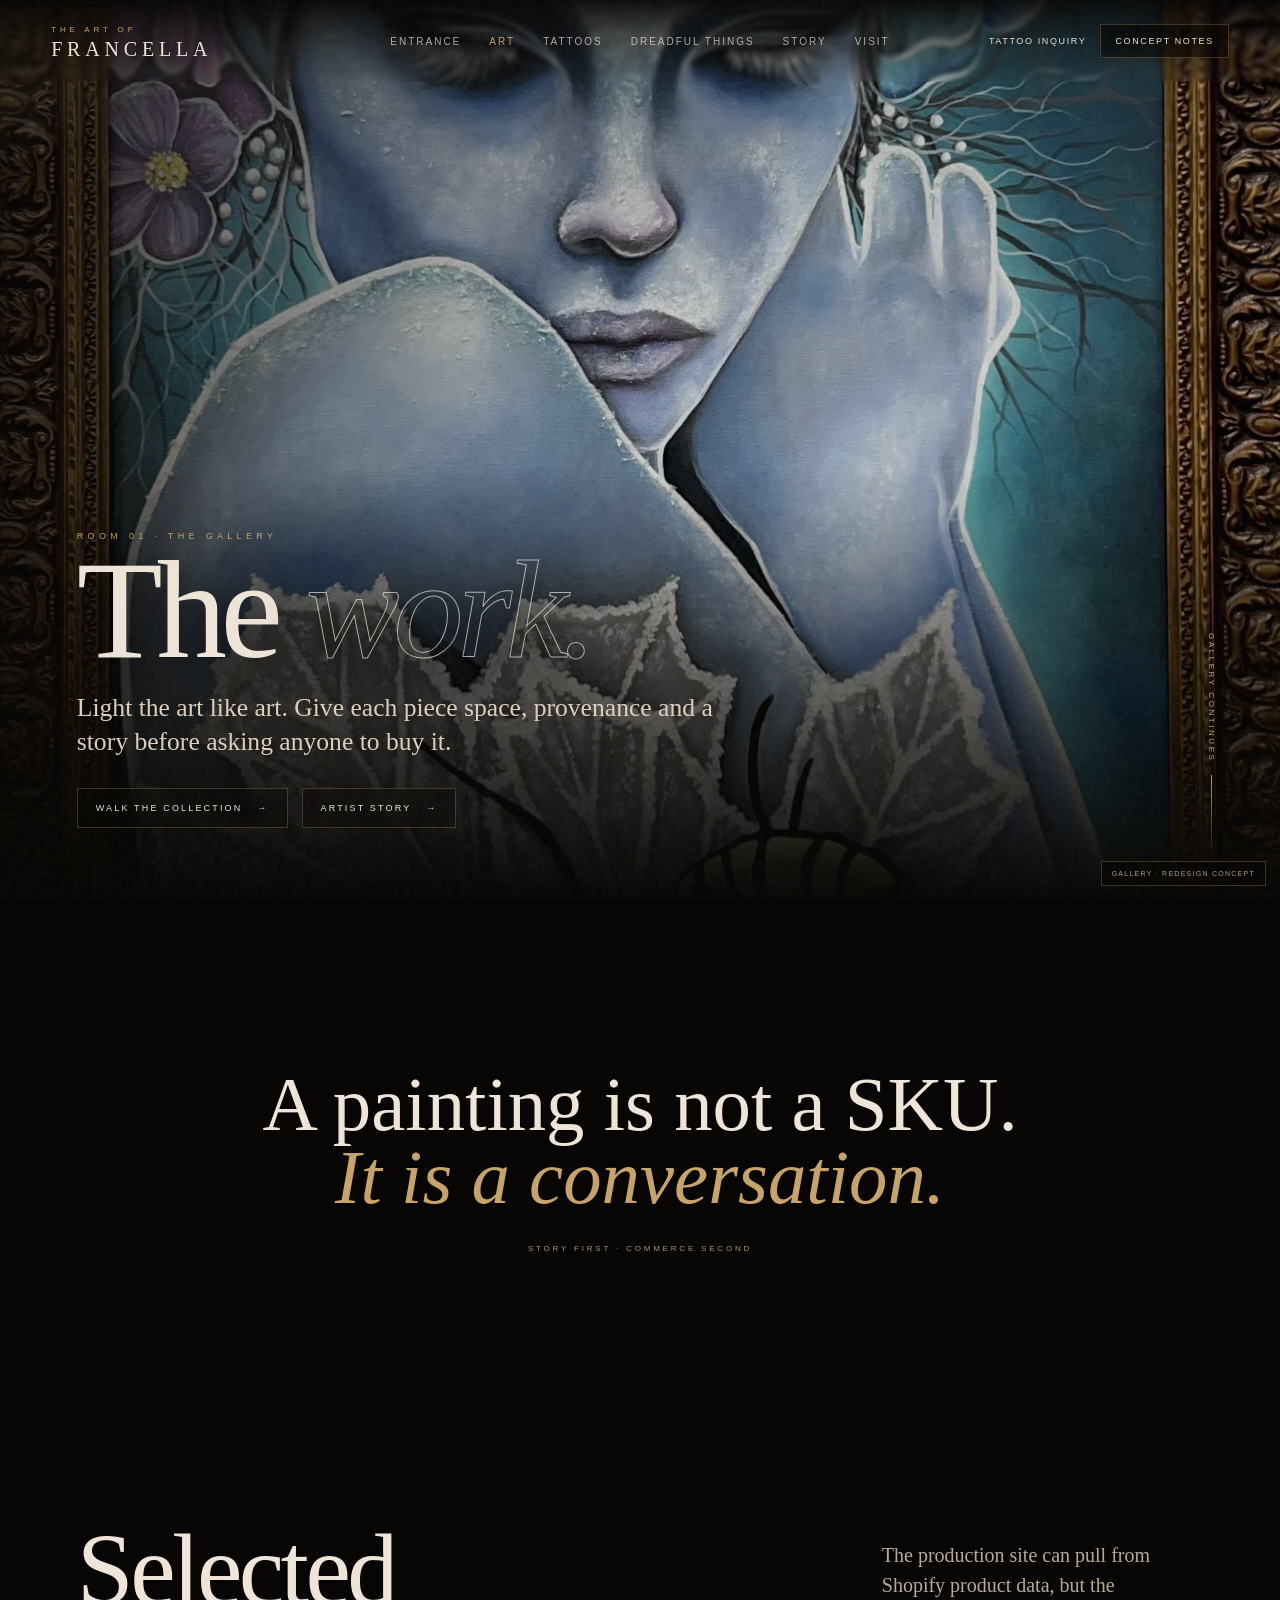
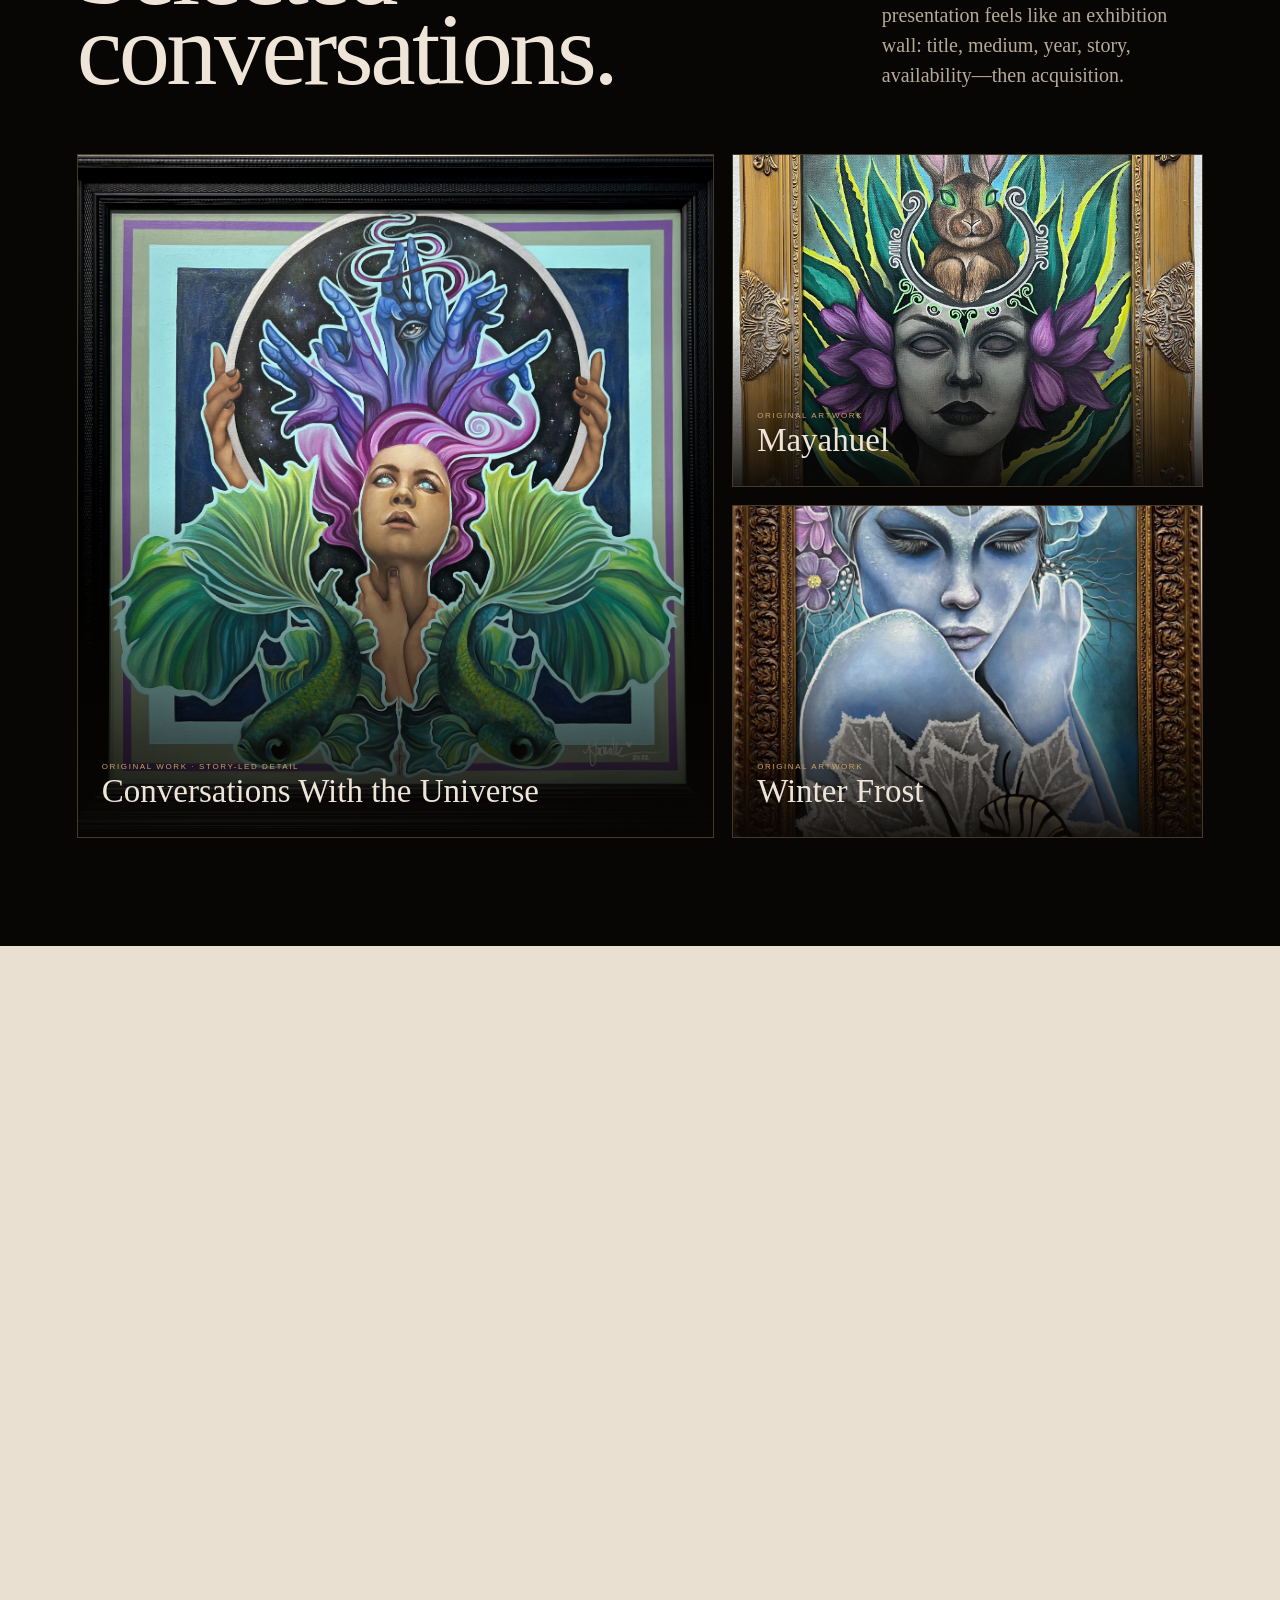
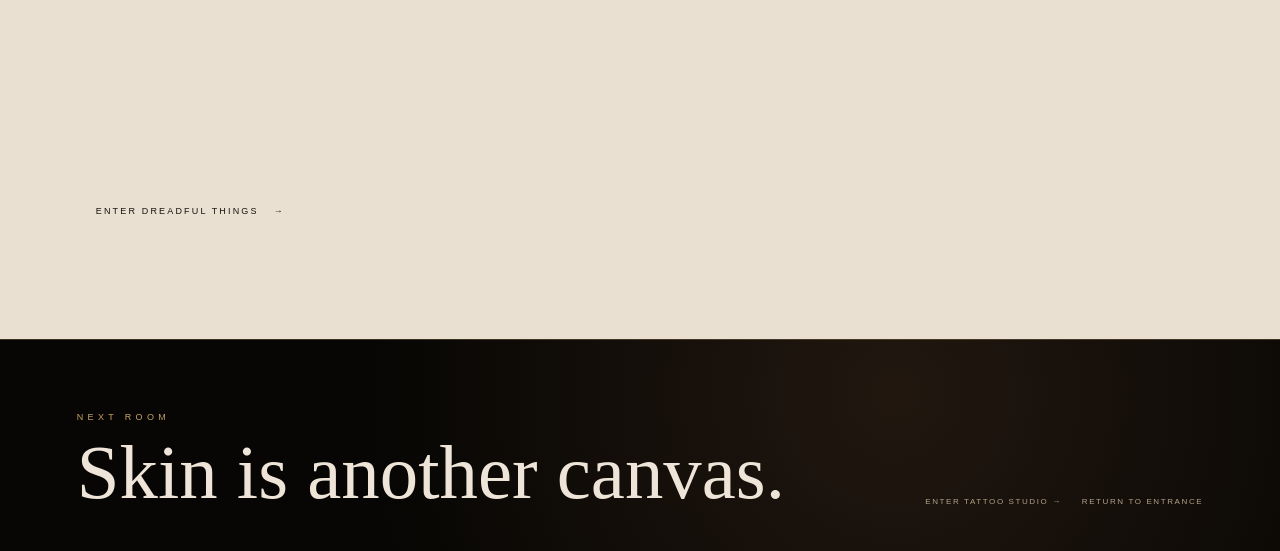
==== art.html @ 5dcf0941 "Initial Francella digital gallery demo Complete pitch prototype with local assets, gallery, tattoo s" ====
<!doctype html><html lang="en"><head><meta charset="utf-8"><meta name="viewport" content="width=device-width,initial-scale=1"><title>Art — The Art of Francella</title><link rel="stylesheet" href="styles.css"></head><body><div class="spotlight"></div><div class="demo-badge">Gallery · redesign concept</div>
<header class="site-nav"><a class="brand" href="index.html"><small>The Art of</small>Francella</a><nav class="nav-links"><a href="index.html">Entrance</a><a class="active" href="art.html">Art</a><a href="tattoos.html">Tattoos</a><a href="dreadful-things.html">Dreadful Things</a><a href="story.html">Story</a><a href="visit.html">Visit</a></nav><div class="nav-actions"><a href="tattoo-inquiry.html">Tattoo inquiry</a><a class="outline" href="concept.html">Concept notes</a><button class="menu-btn">☰</button></div></header><nav class="mobile-menu"><a href="index.html">Entrance</a><a href="tattoos.html">Tattoos</a><a href="dreadful-things.html">Dreadful Things</a><a href="story.html">Story</a><a href="visit.html">Visit</a></nav>
<main><section class="room-hero"><div class="bg" style="background-image:url('assets/winter-frost.webp')"></div><div class="hero-copy"><div class="kicker reveal">Room 01 · The Gallery</div><h1 class="reveal">The <em>work.</em></h1><p class="reveal">Light the art like art. Give each piece space, provenance and a story before asking anyone to buy it.</p><div class="hero-actions reveal"><a class="btn" href="#collection">Walk the collection</a><a class="btn" href="story.html">Artist story</a></div></div><div class="scroll-cue">Gallery continues</div></section>
<section class="quote dark"><blockquote class="reveal">A painting is not a SKU.<br><em>It is a conversation.</em><small>Story first · commerce second</small></blockquote></section>
<section class="section" id="collection"><div class="section-title reveal"><h2>Selected conversations.</h2><p>The production site can pull from Shopify product data, but the presentation feels like an exhibition wall: title, medium, year, story, availability—then acquisition.</p></div><div class="gallery-grid">
<a class="gallery-piece" href="#" data-demo="In production, this opens the artwork story page with title, medium, year, Francella's narrative, dimensions, availability, and related editions/products." data-demo-title="Artwork detail"><div class="art" style="background-image:url('assets/spirit-guides.webp')"></div><div class="piece-label"><small>Original work · story-led detail</small><h3>Conversations With the Universe</h3></div></a>
<div class="stack"><a class="gallery-piece small" href="#" data-demo="Prototype artwork story: this card would use the actual approved high-resolution artwork and the artist's own narrative from the existing collection." data-demo-title="Mayahuel"><div class="art" style="background-image:url('assets/mayahuel.jpg')"></div><div class="piece-label"><small>Original artwork</small><h3>Mayahuel</h3></div></a><a class="gallery-piece small" href="#" data-demo="Prototype artwork story: the visitor discovers the meaning first, then sees original availability and print/product editions inspired by the piece." data-demo-title="Winter Frost"><div class="art" style="background-image:url('assets/winter-frost.webp')"></div><div class="piece-label"><small>Original artwork</small><h3>Winter Frost</h3></div></a></div></div></section>
<section class="section paper"><div class="section-title reveal"><h2>From original<br>to collected object.</h2><p>One artwork can become a coherent collection—print, journal, wearable piece, home object—without making the artist feel like a print-on-demand catalog.</p></div><div class="collection-row reveal"><div class="collection-card"><img src="assets/mayahuel.jpg" alt="Francella artwork"><div class="cap"><strong>01 · Original</strong><small>The source and story</small></div></div><div class="collection-card"><img src="assets/mayahuel.jpg" alt="Francella print"><div class="cap"><strong>02 · Edition</strong><small>Canvas · print · tapestry</small></div></div><div class="collection-card"><img src="assets/see-spiral-notebook.webp" alt="Francella journal"><div class="cap"><strong>03 · Object</strong><small>Carry the story</small></div></div><div class="collection-card"><img src="assets/winter-frost.webp" alt="Dreadful Things shop"><div class="cap"><strong>04 · In the world</strong><small>Shop · exhibit · gift</small></div></div></div><div style="margin-top:35px"><a class="btn light" href="dreadful-things.html">Enter Dreadful Things</a></div></section></main>
<footer class="footer"><div class="footer-top"><div><div class="kicker">Next room</div><h2>Skin is another canvas.</h2></div><div class="footer-links"><a href="tattoos.html">Enter tattoo studio →</a><a href="index.html">Return to entrance</a></div></div></footer><div class="modal"><div class="modal-card"><h3 data-modal-title></h3><p data-modal-text></p><button data-close>Close</button></div></div><script src="app.js"></script></body></html>
---- styles.css ----
:root{--bg:#070604;--bg2:#0d0a07;--bone:#eee5d8;--muted:#b7aa98;--gold:#c6a369;--gold2:#8d693e;--line:rgba(198,163,105,.28);--paper:#e9e0d2;--ink:#18130e;--glow:rgba(214,172,103,.18)}
*{box-sizing:border-box}html{scroll-behavior:smooth;background:var(--bg)}body{margin:0;background:var(--bg);color:var(--bone);font-family:Georgia,'Times New Roman',serif;overflow-x:hidden}a{color:inherit;text-decoration:none}button,input,textarea,select{font:inherit}::selection{background:var(--gold);color:#120d08}
body:before{content:"";position:fixed;inset:0;pointer-events:none;z-index:99;opacity:.13;background-image:url("data:image/svg+xml,%3Csvg viewBox='0 0 180 180' xmlns='http://www.w3.org/2000/svg'%3E%3Cfilter id='n'%3E%3CfeTurbulence type='fractalNoise' baseFrequency='.8' numOctaves='4' stitchTiles='stitch'/%3E%3C/filter%3E%3Crect width='100%25' height='100%25' filter='url(%23n)' opacity='.28'/%3E%3C/svg%3E")}
.spotlight{position:fixed;width:340px;height:340px;pointer-events:none;z-index:2;border-radius:50%;background:radial-gradient(circle,var(--glow),rgba(0,0,0,0) 68%);transform:translate(-50%,-50%);mix-blend-mode:screen;opacity:.68}
.site-nav{position:fixed;z-index:80;top:0;left:0;right:0;height:82px;padding:0 4vw;display:grid;grid-template-columns:1fr auto 1fr;align-items:center;background:linear-gradient(to bottom,rgba(5,4,3,.92),rgba(5,4,3,.42),transparent);backdrop-filter:blur(2px)}
.brand{font-size:20px;letter-spacing:.24em;text-transform:uppercase;line-height:.9}.brand small{display:block;font:8px Arial,sans-serif;letter-spacing:.48em;color:var(--gold);margin-bottom:6px}.nav-links{display:flex;gap:28px;font:10px Arial,sans-serif;letter-spacing:.2em;text-transform:uppercase}.nav-links a{opacity:.72;transition:.25s}.nav-links a:hover,.nav-links a.active{opacity:1;color:var(--gold)}.nav-actions{justify-self:end;display:flex;align-items:center;gap:14px;font:9px Arial,sans-serif;letter-spacing:.18em;text-transform:uppercase}.outline{border:1px solid var(--line);padding:11px 14px;background:rgba(8,6,4,.42);backdrop-filter:blur(8px)}.menu-btn{display:none;background:none;border:1px solid var(--line);color:var(--bone);padding:9px 11px}
.mobile-menu{position:fixed;inset:72px 0 auto 0;z-index:79;background:#090705f4;border-top:1px solid var(--line);border-bottom:1px solid var(--line);padding:24px 5vw;display:none}.mobile-menu.open{display:grid;gap:18px}.mobile-menu a{font:12px Arial,sans-serif;letter-spacing:.2em;text-transform:uppercase}
.room-hero{height:100svh;min-height:700px;position:relative;overflow:hidden;display:flex;align-items:end}.room-hero .bg{position:absolute;inset:-4%;background-size:cover;background-position:center;transform:scale(1.05);filter:saturate(.85) contrast(1.05);animation:breath 16s ease-in-out infinite alternate}.room-hero:after{content:"";position:absolute;inset:0;background:radial-gradient(circle at 70% 42%,transparent 0 18%,rgba(8,6,4,.18) 43%,rgba(7,6,4,.84) 100%),linear-gradient(0deg,#070604 0%,rgba(7,6,4,.15) 48%,rgba(7,6,4,.25))}@keyframes breath{to{transform:scale(1.11) translate(-1%,.7%)}}
.hero-copy{position:relative;z-index:4;padding:0 6vw 8vh;width:min(1180px,94vw)}.kicker{font:9px Arial,sans-serif;letter-spacing:.48em;text-transform:uppercase;color:var(--gold);margin-bottom:18px}.hero-copy h1{font-weight:400;font-size:clamp(76px,11vw,180px);letter-spacing:-.045em;line-height:.73;margin:0;text-shadow:0 14px 50px #000}.hero-copy h1 em{font-weight:400;color:transparent;-webkit-text-stroke:1px rgba(238,229,216,.7)}.hero-copy p{max-width:640px;font-size:clamp(20px,2vw,31px);line-height:1.3;color:#ddd0bd;margin:30px 0 0}.hero-actions{display:flex;gap:14px;flex-wrap:wrap;margin-top:30px}.btn{display:inline-flex;align-items:center;gap:15px;padding:14px 18px;border:1px solid var(--line);font:9px Arial,sans-serif;letter-spacing:.24em;text-transform:uppercase;transition:.3s;background:rgba(8,6,4,.34);backdrop-filter:blur(8px)}.btn:after{content:"→"}.btn:hover{background:var(--gold);color:#130e09;border-color:var(--gold)}.btn.light{background:var(--paper);color:var(--ink);border-color:var(--paper)}
.scroll-cue{position:absolute;z-index:5;right:5vw;bottom:5vh;writing-mode:vertical-rl;font:8px Arial,sans-serif;letter-spacing:.32em;text-transform:uppercase;color:#bca98c}.scroll-cue:after{content:"";display:inline-block;width:1px;height:80px;background:linear-gradient(var(--gold),transparent);margin-top:13px}
.section{position:relative;padding:12vh 6vw}.section.dark{background:radial-gradient(circle at 18% 20%,#22170e,#080604 53%)}.section.paper{background:var(--paper);color:var(--ink)}.section-title{display:grid;grid-template-columns:minmax(0,1.4fr) minmax(280px,.6fr);gap:55px;align-items:end;margin-bottom:64px}.section-title h2{font-size:clamp(58px,8vw,126px);font-weight:400;line-height:.78;letter-spacing:-.035em;margin:0}.section-title p{font-size:20px;line-height:1.5;color:var(--muted);margin:0}.paper .section-title p{color:#645648}
.portal-grid{display:grid;grid-template-columns:repeat(3,1fr);gap:1px;background:var(--line);border:1px solid var(--line)}.portal{min-height:72vh;position:relative;overflow:hidden;background:#100d09}.portal .img{position:absolute;inset:0;background-size:cover;background-position:center;transition:transform .9s;filter:saturate(.78) brightness(.72)}.portal:after{content:"";position:absolute;inset:0;background:linear-gradient(0deg,rgba(5,4,3,.95),rgba(5,4,3,.06) 65%)}.portal:hover .img{transform:scale(1.045)}.portal-copy{position:absolute;z-index:2;bottom:0;padding:34px;width:100%}.portal-copy small{font:8px Arial,sans-serif;letter-spacing:.38em;text-transform:uppercase;color:var(--gold)}.portal-copy h3{font-size:clamp(40px,4vw,68px);font-weight:400;margin:10px 0 12px}.portal-copy p{font-family:Arial,sans-serif;font-size:12px;line-height:1.65;color:#c5b8a8;max-width:340px}.portal-copy span{display:inline-block;margin-top:16px;font:8px Arial,sans-serif;letter-spacing:.23em;text-transform:uppercase}
.gallery-grid{display:grid;grid-template-columns:1.15fr .85fr;gap:18px}.gallery-piece{position:relative;min-height:76vh;overflow:hidden;background:#15100b;border:1px solid var(--line)}.gallery-piece.small{min-height:37vh}.gallery-piece .art{position:absolute;inset:0;background-size:cover;background-position:center;filter:saturate(.92);transition:.7s}.gallery-piece:hover .art{transform:scale(1.025)}.gallery-piece:after{content:"";position:absolute;inset:0;background:linear-gradient(0deg,rgba(8,6,4,.9),transparent 50%)}.piece-label{position:absolute;z-index:2;left:24px;bottom:22px}.piece-label h3{font-size:33px;font-weight:400;margin:0 0 5px}.piece-label small{font:8px Arial,sans-serif;letter-spacing:.2em;text-transform:uppercase;color:var(--gold)}.stack{display:grid;gap:18px}
.quote{min-height:58vh;display:grid;place-items:center;text-align:center;padding:8vw}.quote blockquote{font-size:clamp(42px,6vw,92px);line-height:.94;margin:0;max-width:1150px}.quote em{color:var(--gold);font-weight:400}.quote small{display:block;margin-top:30px;font:8px Arial,sans-serif;letter-spacing:.35em;text-transform:uppercase;color:#a7957e}
.split{display:grid;grid-template-columns:1fr 1fr;min-height:90vh}.split-image{min-height:70vh;background-size:cover;background-position:center;filter:saturate(.8) contrast(1.05)}.split-copy{padding:9vw 7vw;display:flex;flex-direction:column;justify-content:center;background:radial-gradient(circle at 0 30%,#25190f,#080604 60%)}.split-copy h2{font-size:clamp(60px,7vw,110px);font-weight:400;line-height:.78;margin:0 0 30px}.split-copy p{font-family:Arial,sans-serif;color:#b9ab98;line-height:1.8;font-size:14px;max-width:590px}.stats{display:grid;grid-template-columns:repeat(2,1fr);gap:1px;background:var(--line);border:1px solid var(--line);margin-top:32px}.stat{padding:24px;background:#0c0906}.stat strong{display:block;font-size:29px;font-weight:400;color:#eadbc6}.stat span{font:8px Arial,sans-serif;letter-spacing:.2em;text-transform:uppercase;color:#987f63}
.collection-row{display:grid;grid-template-columns:repeat(4,1fr);gap:14px}.collection-card{background:#d7cbb9;color:#18130e;min-height:420px;position:relative;overflow:hidden}.collection-card img{width:100%;height:100%;object-fit:cover;display:block;transition:.6s}.collection-card:hover img{transform:scale(1.04)}.collection-card .cap{position:absolute;left:14px;right:14px;bottom:14px;background:rgba(235,225,211,.9);padding:13px;backdrop-filter:blur(8px)}.collection-card .cap strong{font-weight:400;font-size:21px}.collection-card .cap small{display:block;margin-top:5px;font:8px Arial,sans-serif;letter-spacing:.18em;text-transform:uppercase}
.inquiry-wrap{display:grid;grid-template-columns:.75fr 1.25fr;gap:1px;background:var(--line);border:1px solid var(--line)}.inquiry-side{padding:6vw 5vw;background:radial-gradient(circle at 20% 20%,#2a1d12,#0a0705 58%)}.inquiry-side h2{font-size:clamp(55px,6vw,92px);font-weight:400;line-height:.8;margin:0 0 24px}.inquiry-side p{font-family:Arial,sans-serif;color:#b5a692;line-height:1.75;font-size:13px}.process{margin-top:36px;display:grid;gap:18px}.step{display:grid;grid-template-columns:34px 1fr;gap:14px;align-items:start}.step i{width:28px;height:28px;border-radius:50%;border:1px solid var(--line);display:grid;place-items:center;font:8px Arial,sans-serif;color:var(--gold)}.step b{display:block;font-weight:400;font-size:19px}.step span{font-family:Arial,sans-serif;font-size:11px;line-height:1.5;color:#9e907f}.form{padding:5vw;background:#0a0806}.field-grid{display:grid;grid-template-columns:1fr 1fr;gap:16px}.field{display:grid;gap:8px;margin-bottom:17px}.field.full{grid-column:1/-1}.field label{font:8px Arial,sans-serif;letter-spacing:.2em;text-transform:uppercase;color:#aa987f}.field input,.field textarea,.field select{width:100%;background:#0e0b08;color:var(--bone);border:1px solid #3b2d20;padding:14px;outline:none}.field textarea{min-height:120px;resize:vertical}.field input:focus,.field textarea:focus,.field select:focus{border-color:var(--gold)}.form-note{font:10px Arial,sans-serif;color:#8e806f;line-height:1.6}
.location-card{display:grid;grid-template-columns:1fr 1fr;border:1px solid var(--line);background:#0b0806}.location-photo{min-height:62vh;background-size:cover;background-position:center;position:relative}.location-photo:after{content:"";position:absolute;inset:0;background:radial-gradient(circle at 50% 40%,transparent,rgba(6,4,3,.52))}.location-copy{padding:7vw 6vw;display:flex;flex-direction:column;justify-content:center}.location-copy h2{font-size:clamp(56px,7vw,105px);font-weight:400;line-height:.8;margin:0 0 24px}.location-copy p{font-family:Arial,sans-serif;color:#b8a997;line-height:1.75;font-size:13px}.hours{display:grid;gap:11px;margin:24px 0 30px;font:10px Arial,sans-serif;letter-spacing:.12em;text-transform:uppercase}.hours div{display:flex;justify-content:space-between;border-bottom:1px solid #2c2117;padding-bottom:10px}.hours span:last-child{color:var(--gold)}
.footer{padding:8vh 6vw 5vh;border-top:1px solid var(--line);background:radial-gradient(circle at 70% 25%,#21170f,#070604 58%)}.footer-top{display:flex;justify-content:space-between;gap:40px;align-items:end}.footer h2{font-size:clamp(46px,6vw,82px);font-weight:400;line-height:.86;margin:0}.footer-links{display:flex;gap:20px;flex-wrap:wrap;font:8px Arial,sans-serif;letter-spacing:.2em;text-transform:uppercase;color:#b3a18a}.fine{margin-top:45px;padding-top:18px;border-top:1px solid #2c2118;display:flex;justify-content:space-between;gap:30px;font:8px Arial,sans-serif;letter-spacing:.12em;text-transform:uppercase;color:#756b5f}
.reveal{opacity:0;transform:translateY(35px);transition:opacity .85s ease,transform .85s ease}.reveal.on{opacity:1;transform:none}.fade{opacity:0;transition:1.4s}.fade.on{opacity:1}
.demo-badge{position:fixed;z-index:90;right:14px;bottom:14px;padding:8px 10px;background:#080604de;border:1px solid var(--line);font:7px Arial,sans-serif;letter-spacing:.18em;text-transform:uppercase;color:#ae9c84;backdrop-filter:blur(8px)}
.modal{position:fixed;inset:0;z-index:120;background:rgba(3,2,1,.84);display:none;place-items:center;padding:24px;backdrop-filter:blur(10px)}.modal.open{display:grid}.modal-card{width:min(600px,92vw);background:#0e0b08;border:1px solid var(--line);padding:42px;box-shadow:0 30px 100px #000}.modal-card h3{font-size:45px;font-weight:400;margin:0 0 15px}.modal-card p{font-family:Arial,sans-serif;color:#b9aa97;line-height:1.7;font-size:13px}.modal-card button{margin-top:20px;background:none;color:var(--bone);border:1px solid var(--line);padding:12px 15px;font:9px Arial,sans-serif;letter-spacing:.2em;text-transform:uppercase;cursor:pointer}
@media(max-width:980px){.site-nav{height:72px;padding:0 5vw;grid-template-columns:1fr auto}.nav-links,.nav-actions .outline{display:none}.nav-actions{gap:8px}.menu-btn{display:block}.room-hero{min-height:680px}.hero-copy{padding-bottom:10vh}.section{padding:10vh 5vw}.section-title{grid-template-columns:1fr;gap:24px}.portal-grid{grid-template-columns:1fr}.portal{min-height:72vh}.gallery-grid,.split,.inquiry-wrap,.location-card{grid-template-columns:1fr}.split-image{min-height:72vh}.collection-row{grid-template-columns:1fr 1fr}.footer-top{flex-direction:column;align-items:flex-start}.spotlight{display:none}}
@media(max-width:600px){.brand{font-size:17px}.room-hero .bg{inset:0}.hero-copy h1{font-size:clamp(68px,22vw,105px)}.hero-copy p{font-size:20px}.section{padding:9vh 5vw}.portal{min-height:64vh}.gallery-piece{min-height:62vh}.gallery-piece.small{min-height:44vh}.collection-row{grid-template-columns:1fr}.collection-card{min-height:480px}.field-grid{grid-template-columns:1fr}.field.full{grid-column:auto}.inquiry-side,.form{padding:50px 5vw}.location-photo{min-height:56vh}.demo-badge{display:none}.fine{flex-direction:column}.scroll-cue{display:none}}
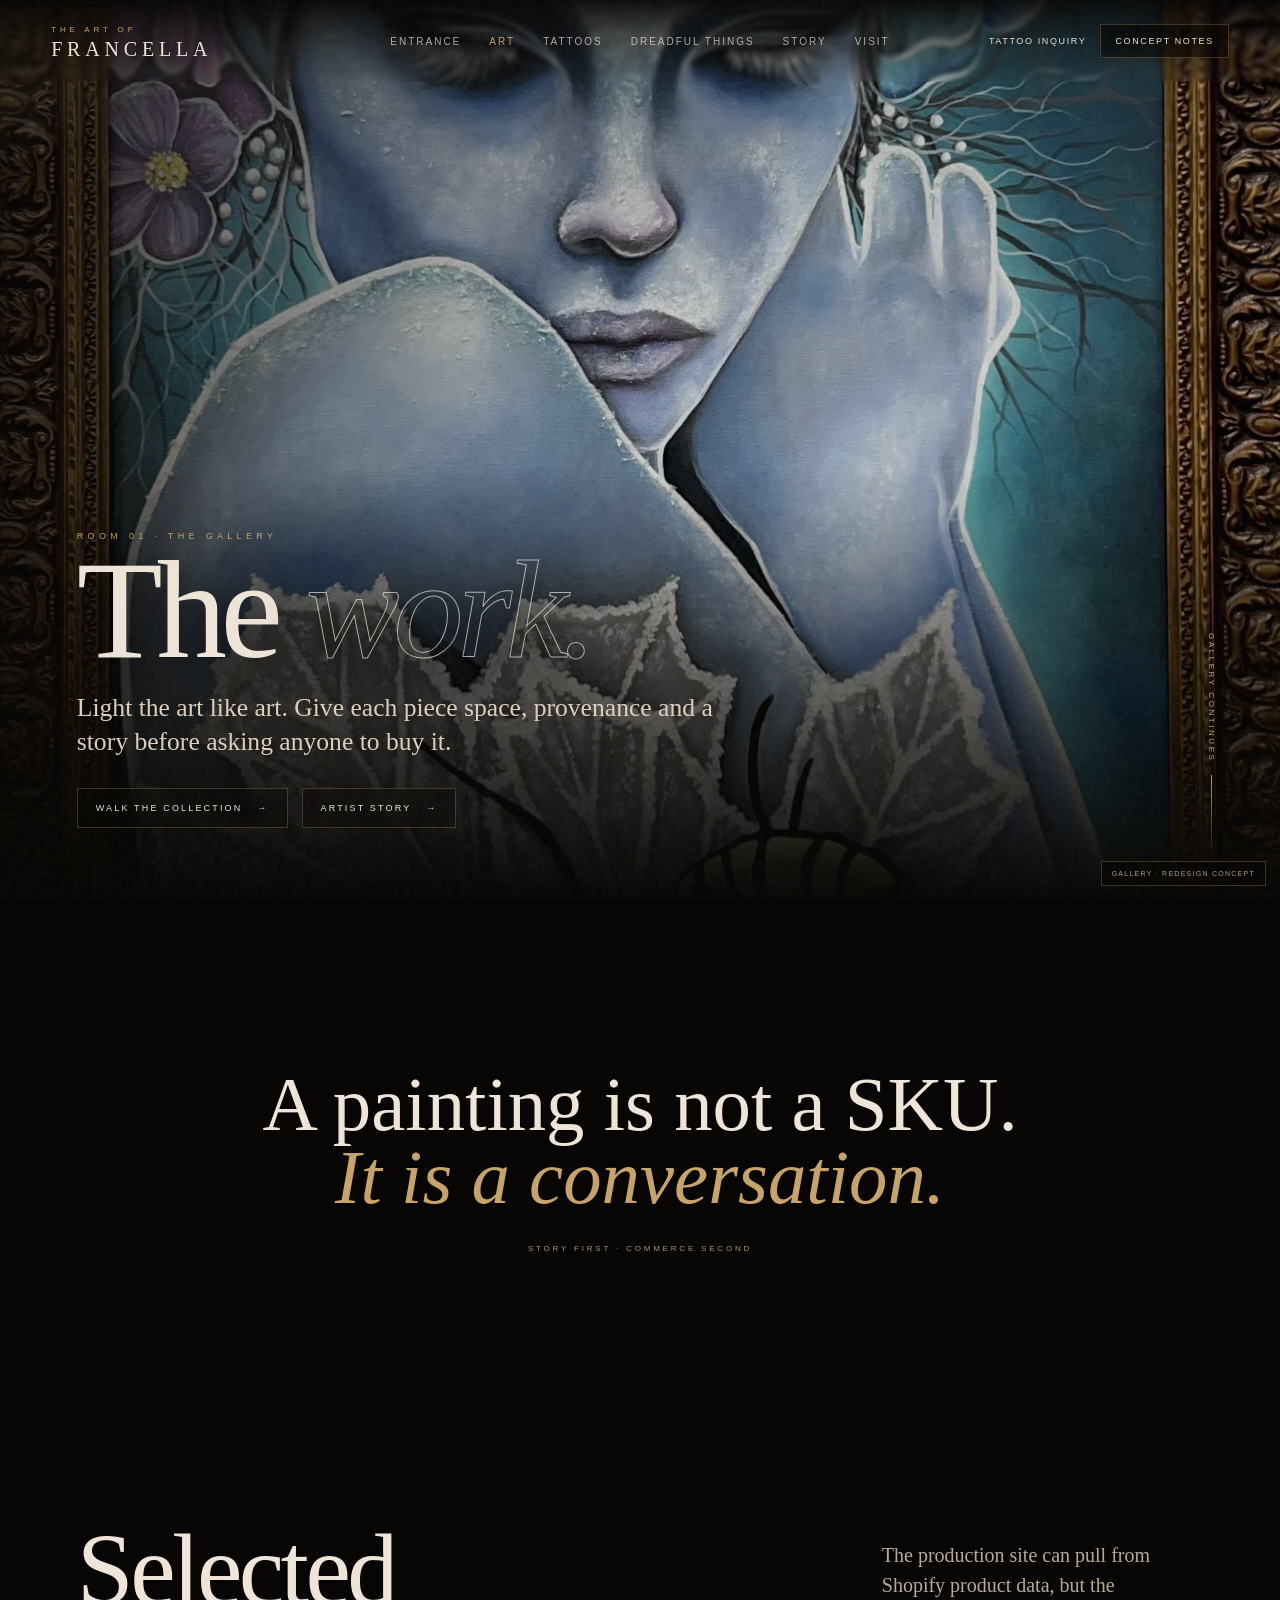
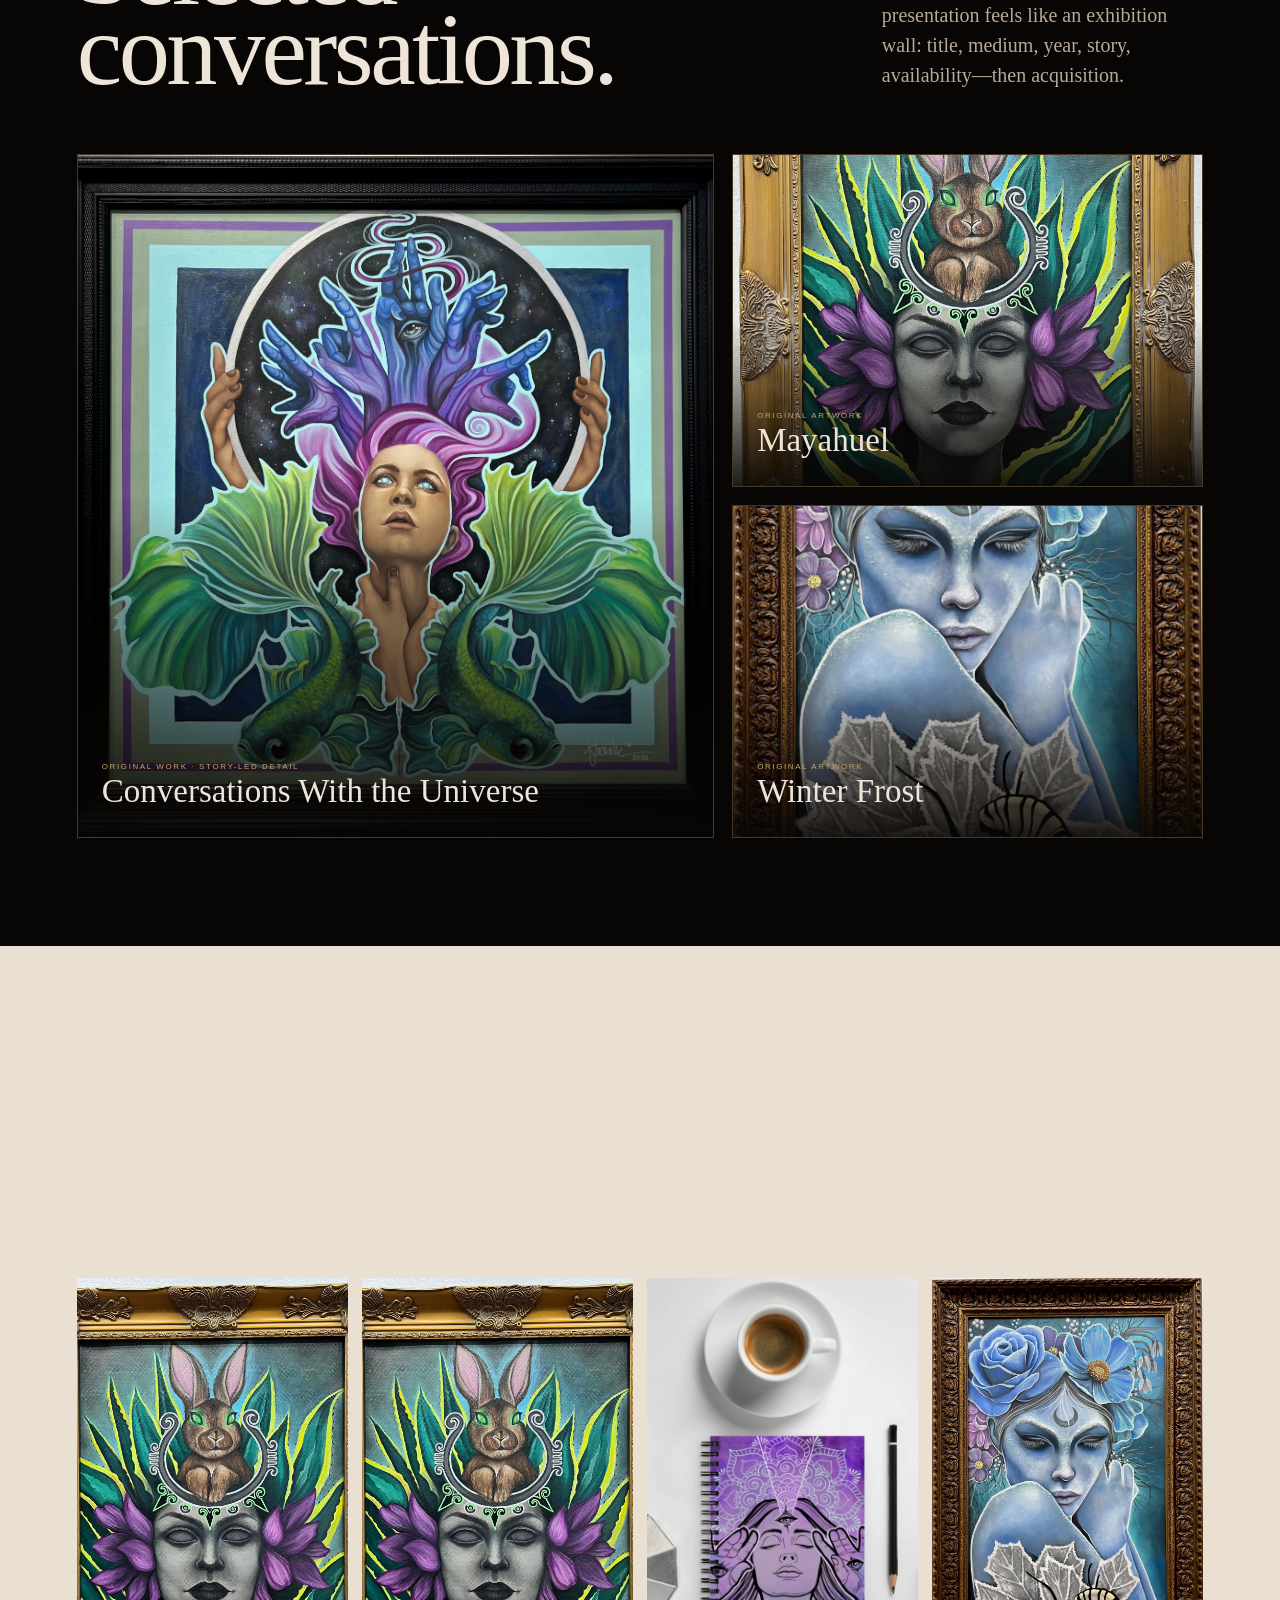
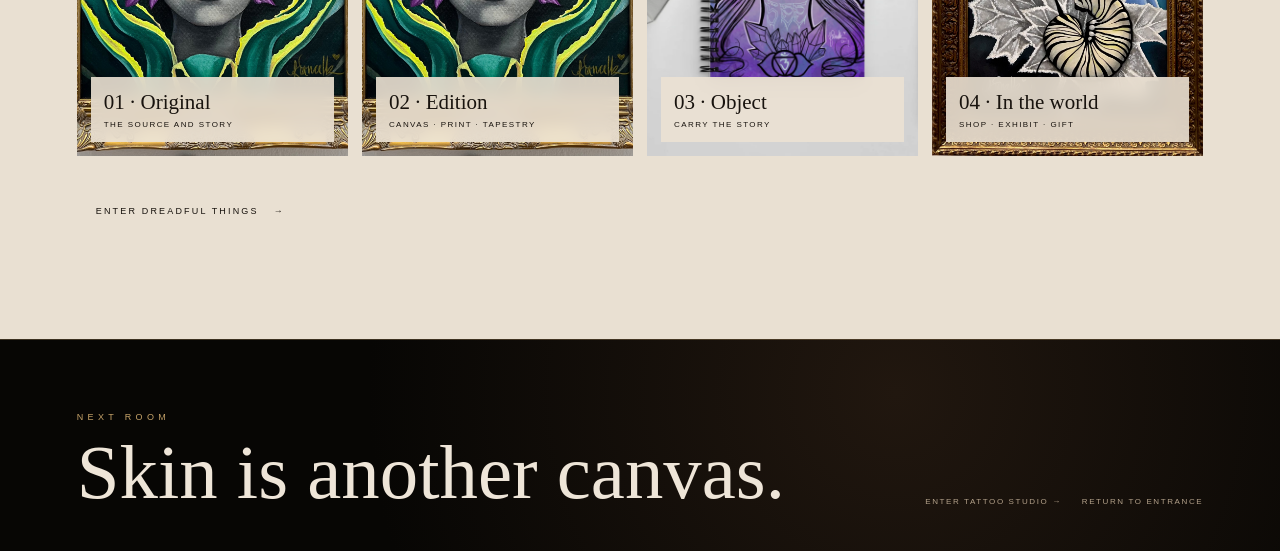
==== commit 2730f003: "SEO: add preview and descriptive metadata to art.html" ====
--- a/art.html
+++ b/art.html
@@ -1,4 +1,4 @@
-<!doctype html><html lang="en"><head><meta charset="utf-8"><meta name="viewport" content="width=device-width,initial-scale=1"><title>Art — The Art of Francella</title><link rel="stylesheet" href="styles.css"></head><body><div class="spotlight"></div><div class="demo-badge">Gallery · redesign concept</div>
+<!doctype html><html lang="en"><head><meta charset="utf-8"><meta name="viewport" content="width=device-width,initial-scale=1"><title>Art — The Art of Francella</title><meta name="description" content="Discover the art gallery experience of El Paso artist Francella Baca, featuring original work, collected pieces and the stories behind the art."><meta name="robots" content="noindex,follow"><link rel="canonical" href="https://bdkelp.github.io/francella-gallery-demo/art.html"><meta property="og:type" content="website"><meta property="og:site_name" content="The Art of Francella"><meta property="og:title" content="Original Art &amp; Gallery | The Art of Francella"><meta property="og:description" content="Discover the art gallery experience of El Paso artist Francella Baca, featuring original work, collected pieces and the stories behind the art."><meta property="og:url" content="https://bdkelp.github.io/francella-gallery-demo/art.html"><meta property="og:image" content="https://bdkelp.github.io/francella-gallery-demo/assets/winter-frost.webp"><meta property="og:image:alt" content="The Art of Francella — gallery and studio concept"><meta name="twitter:card" content="summary_large_image"><meta name="twitter:title" content="Original Art &amp; Gallery | The Art of Francella"><meta name="twitter:description" content="Discover the art gallery experience of El Paso artist Francella Baca, featuring original work, collected pieces and the stories behind the art."><meta name="twitter:image" content="https://bdkelp.github.io/francella-gallery-demo/assets/winter-frost.webp"><link rel="stylesheet" href="styles.css"></head><body><div class="spotlight"></div><div class="demo-badge">Gallery · redesign concept</div>
 <header class="site-nav"><a class="brand" href="index.html"><small>The Art of</small>Francella</a><nav class="nav-links"><a href="index.html">Entrance</a><a class="active" href="art.html">Art</a><a href="tattoos.html">Tattoos</a><a href="dreadful-things.html">Dreadful Things</a><a href="story.html">Story</a><a href="visit.html">Visit</a></nav><div class="nav-actions"><a href="tattoo-inquiry.html">Tattoo inquiry</a><a class="outline" href="concept.html">Concept notes</a><button class="menu-btn">☰</button></div></header><nav class="mobile-menu"><a href="index.html">Entrance</a><a href="tattoos.html">Tattoos</a><a href="dreadful-things.html">Dreadful Things</a><a href="story.html">Story</a><a href="visit.html">Visit</a></nav>
 <main><section class="room-hero"><div class="bg" style="background-image:url('assets/winter-frost.webp')"></div><div class="hero-copy"><div class="kicker reveal">Room 01 · The Gallery</div><h1 class="reveal">The <em>work.</em></h1><p class="reveal">Light the art like art. Give each piece space, provenance and a story before asking anyone to buy it.</p><div class="hero-actions reveal"><a class="btn" href="#collection">Walk the collection</a><a class="btn" href="story.html">Artist story</a></div></div><div class="scroll-cue">Gallery continues</div></section>
 <section class="quote dark"><blockquote class="reveal">A painting is not a SKU.<br><em>It is a conversation.</em><small>Story first · commerce second</small></blockquote></section>
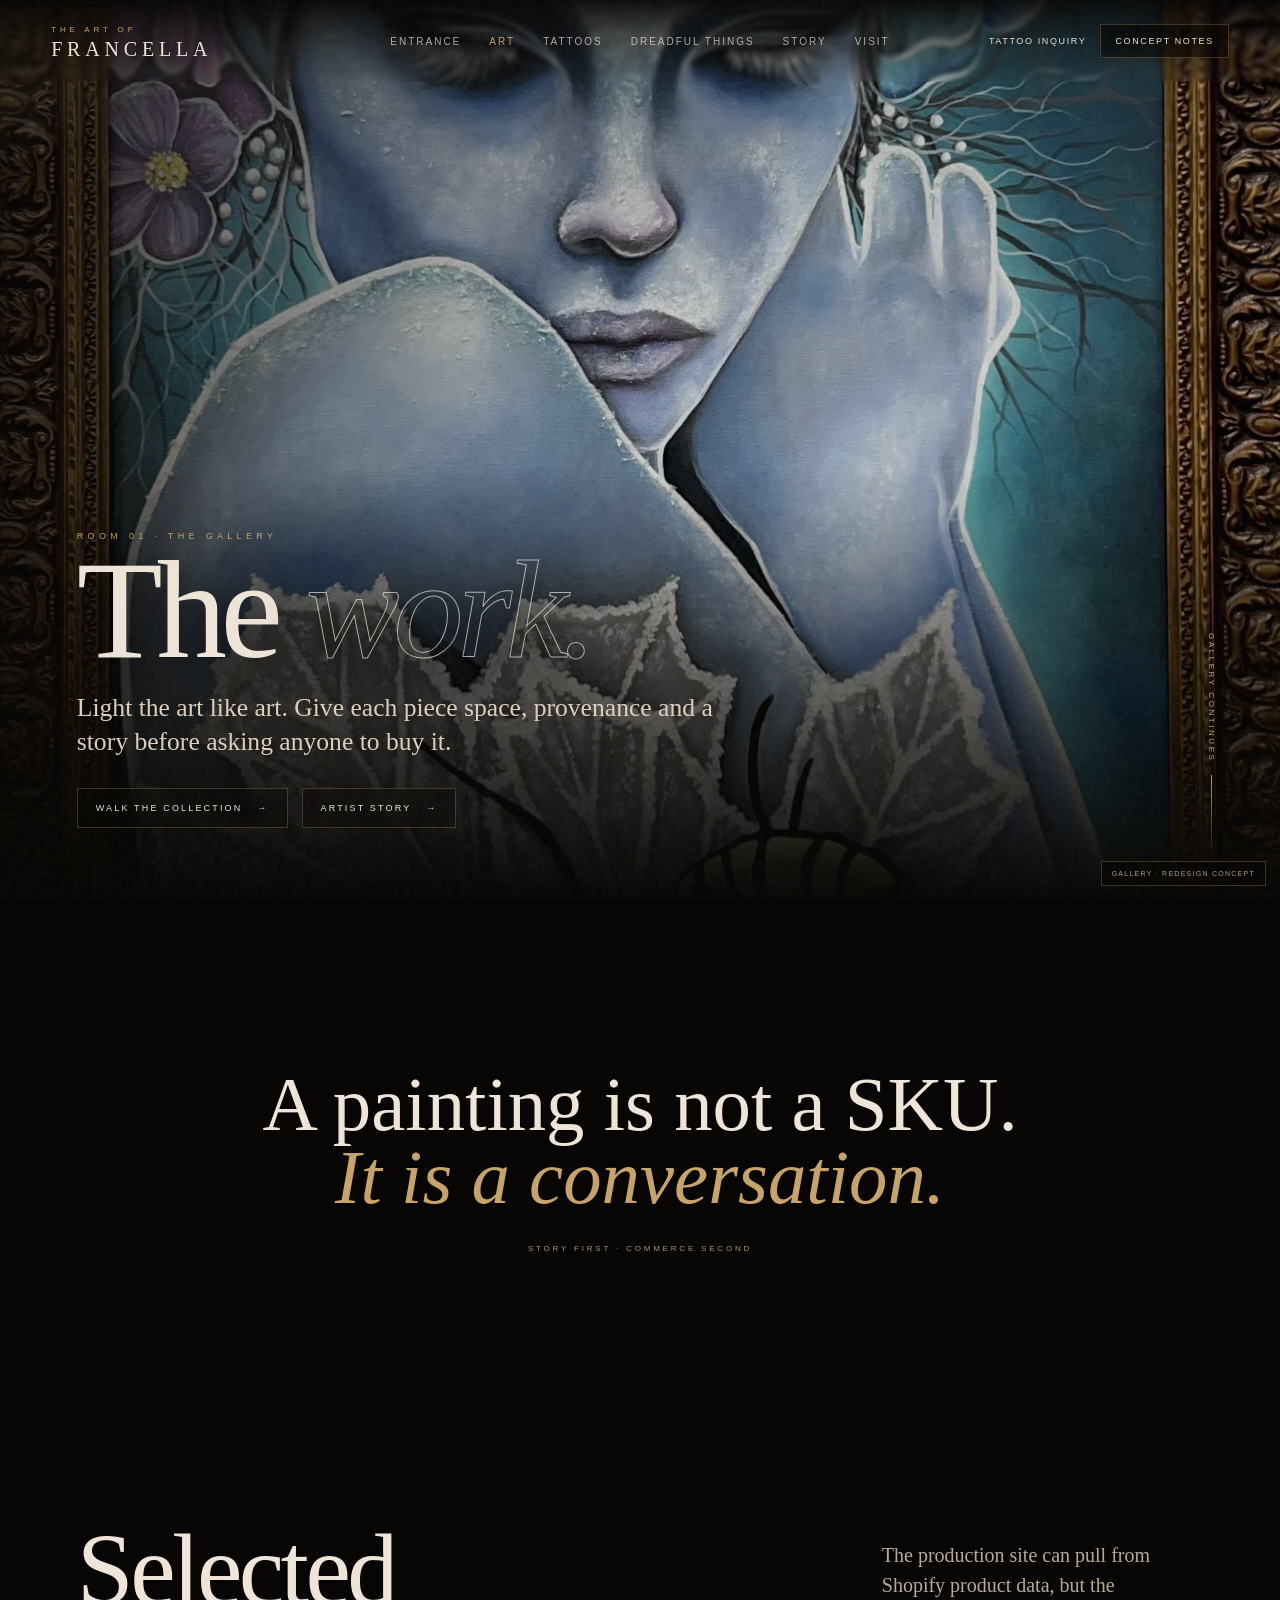
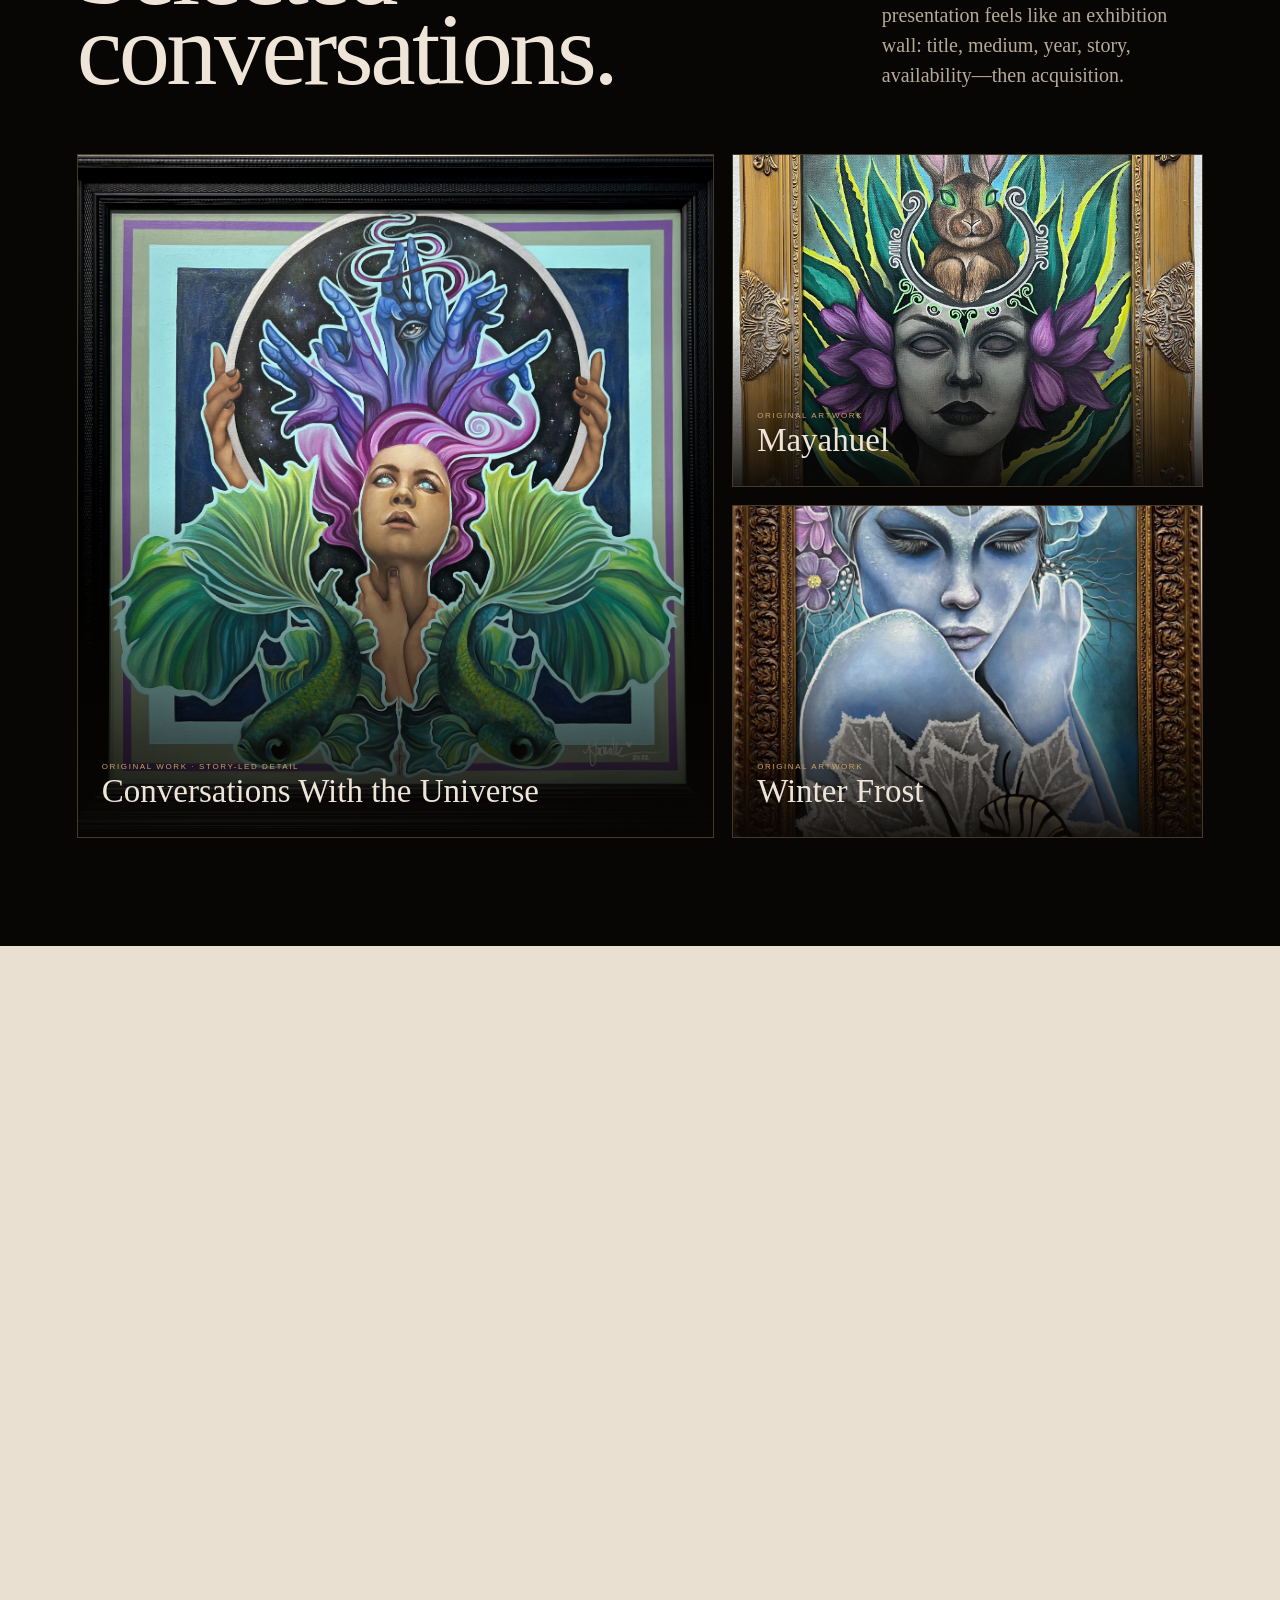
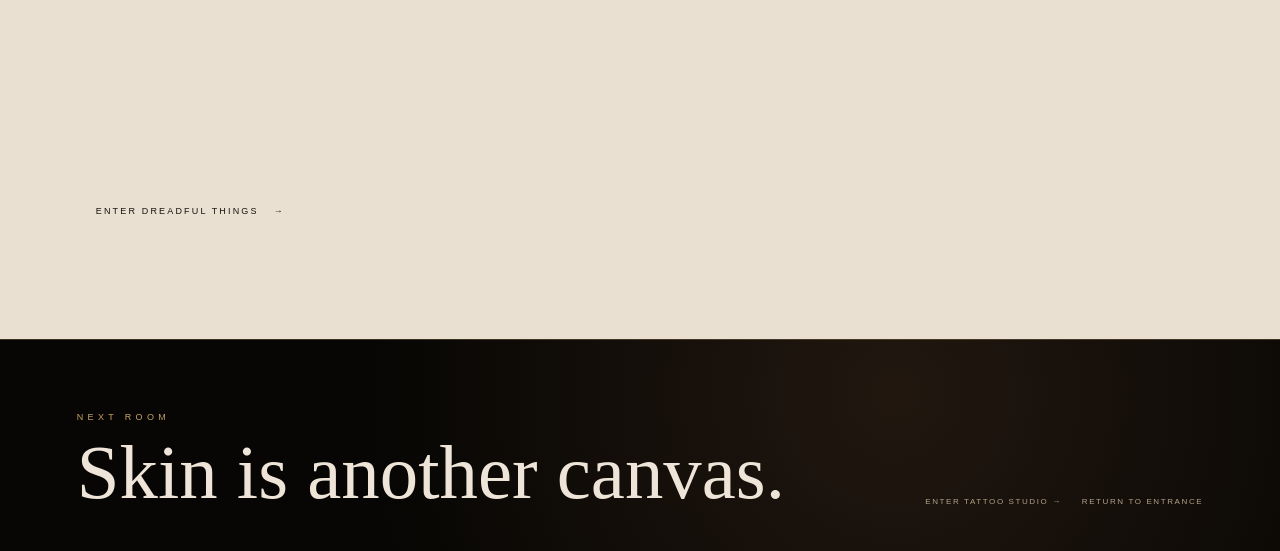
==== commit 42353b52: "Add social preview metadata to art.html" ====
--- a/art.html
+++ b/art.html
@@ -1,4 +1,4 @@
-<!doctype html><html lang="en"><head><meta charset="utf-8"><meta name="viewport" content="width=device-width,initial-scale=1"><title>Art — The Art of Francella</title><meta name="description" content="Discover the art gallery experience of El Paso artist Francella Baca, featuring original work, collected pieces and the stories behind the art."><meta name="robots" content="noindex,follow"><link rel="canonical" href="https://bdkelp.github.io/francella-gallery-demo/art.html"><meta property="og:type" content="website"><meta property="og:site_name" content="The Art of Francella"><meta property="og:title" content="Original Art &amp; Gallery | The Art of Francella"><meta property="og:description" content="Discover the art gallery experience of El Paso artist Francella Baca, featuring original work, collected pieces and the stories behind the art."><meta property="og:url" content="https://bdkelp.github.io/francella-gallery-demo/art.html"><meta property="og:image" content="https://bdkelp.github.io/francella-gallery-demo/assets/winter-frost.webp"><meta property="og:image:alt" content="The Art of Francella — gallery and studio concept"><meta name="twitter:card" content="summary_large_image"><meta name="twitter:title" content="Original Art &amp; Gallery | The Art of Francella"><meta name="twitter:description" content="Discover the art gallery experience of El Paso artist Francella Baca, featuring original work, collected pieces and the stories behind the art."><meta name="twitter:image" content="https://bdkelp.github.io/francella-gallery-demo/assets/winter-frost.webp"><link rel="stylesheet" href="styles.css"></head><body><div class="spotlight"></div><div class="demo-badge">Gallery · redesign concept</div>
+<!doctype html><html lang="en"><head><meta charset="utf-8"><meta name="viewport" content="width=device-width,initial-scale=1"><title>Art — The Art of Francella</title><meta name="description" content="Explore the artwork and gallery experience of El Paso artist Francella Baca."><meta name="robots" content="noindex,follow"><link rel="canonical" href="https://bdkelp.github.io/francella-gallery-demo/art.html"><meta property="og:type" content="website"><meta property="og:site_name" content="The Art of Francella"><meta property="og:title" content="Original Art &amp; Gallery | The Art of Francella"><meta property="og:description" content="Explore the artwork and gallery experience of El Paso artist Francella Baca."><meta property="og:url" content="https://bdkelp.github.io/francella-gallery-demo/art.html"><meta property="og:image" content="https://bdkelp.github.io/francella-gallery-demo/assets/winter-frost.webp"><meta name="twitter:card" content="summary_large_image"><meta name="twitter:image" content="https://bdkelp.github.io/francella-gallery-demo/assets/winter-frost.webp"><meta name="description" content="Discover the art gallery experience of El Paso artist Francella Baca, featuring original work, collected pieces and the stories behind the art."><meta name="robots" content="noindex,follow"><link rel="canonical" href="https://bdkelp.github.io/francella-gallery-demo/art.html"><meta property="og:type" content="website"><meta property="og:site_name" content="The Art of Francella"><meta property="og:title" content="Original Art &amp; Gallery | The Art of Francella"><meta property="og:description" content="Discover the art gallery experience of El Paso artist Francella Baca, featuring original work, collected pieces and the stories behind the art."><meta property="og:url" content="https://bdkelp.github.io/francella-gallery-demo/art.html"><meta property="og:image" content="https://bdkelp.github.io/francella-gallery-demo/assets/winter-frost.webp"><meta property="og:image:alt" content="The Art of Francella — gallery and studio concept"><meta name="twitter:card" content="summary_large_image"><meta name="twitter:title" content="Original Art &amp; Gallery | The Art of Francella"><meta name="twitter:description" content="Discover the art gallery experience of El Paso artist Francella Baca, featuring original work, collected pieces and the stories behind the art."><meta name="twitter:image" content="https://bdkelp.github.io/francella-gallery-demo/assets/winter-frost.webp"><link rel="stylesheet" href="styles.css"></head><body><div class="spotlight"></div><div class="demo-badge">Gallery · redesign concept</div>
 <header class="site-nav"><a class="brand" href="index.html"><small>The Art of</small>Francella</a><nav class="nav-links"><a href="index.html">Entrance</a><a class="active" href="art.html">Art</a><a href="tattoos.html">Tattoos</a><a href="dreadful-things.html">Dreadful Things</a><a href="story.html">Story</a><a href="visit.html">Visit</a></nav><div class="nav-actions"><a href="tattoo-inquiry.html">Tattoo inquiry</a><a class="outline" href="concept.html">Concept notes</a><button class="menu-btn">☰</button></div></header><nav class="mobile-menu"><a href="index.html">Entrance</a><a href="tattoos.html">Tattoos</a><a href="dreadful-things.html">Dreadful Things</a><a href="story.html">Story</a><a href="visit.html">Visit</a></nav>
 <main><section class="room-hero"><div class="bg" style="background-image:url('assets/winter-frost.webp')"></div><div class="hero-copy"><div class="kicker reveal">Room 01 · The Gallery</div><h1 class="reveal">The <em>work.</em></h1><p class="reveal">Light the art like art. Give each piece space, provenance and a story before asking anyone to buy it.</p><div class="hero-actions reveal"><a class="btn" href="#collection">Walk the collection</a><a class="btn" href="story.html">Artist story</a></div></div><div class="scroll-cue">Gallery continues</div></section>
 <section class="quote dark"><blockquote class="reveal">A painting is not a SKU.<br><em>It is a conversation.</em><small>Story first · commerce second</small></blockquote></section>
